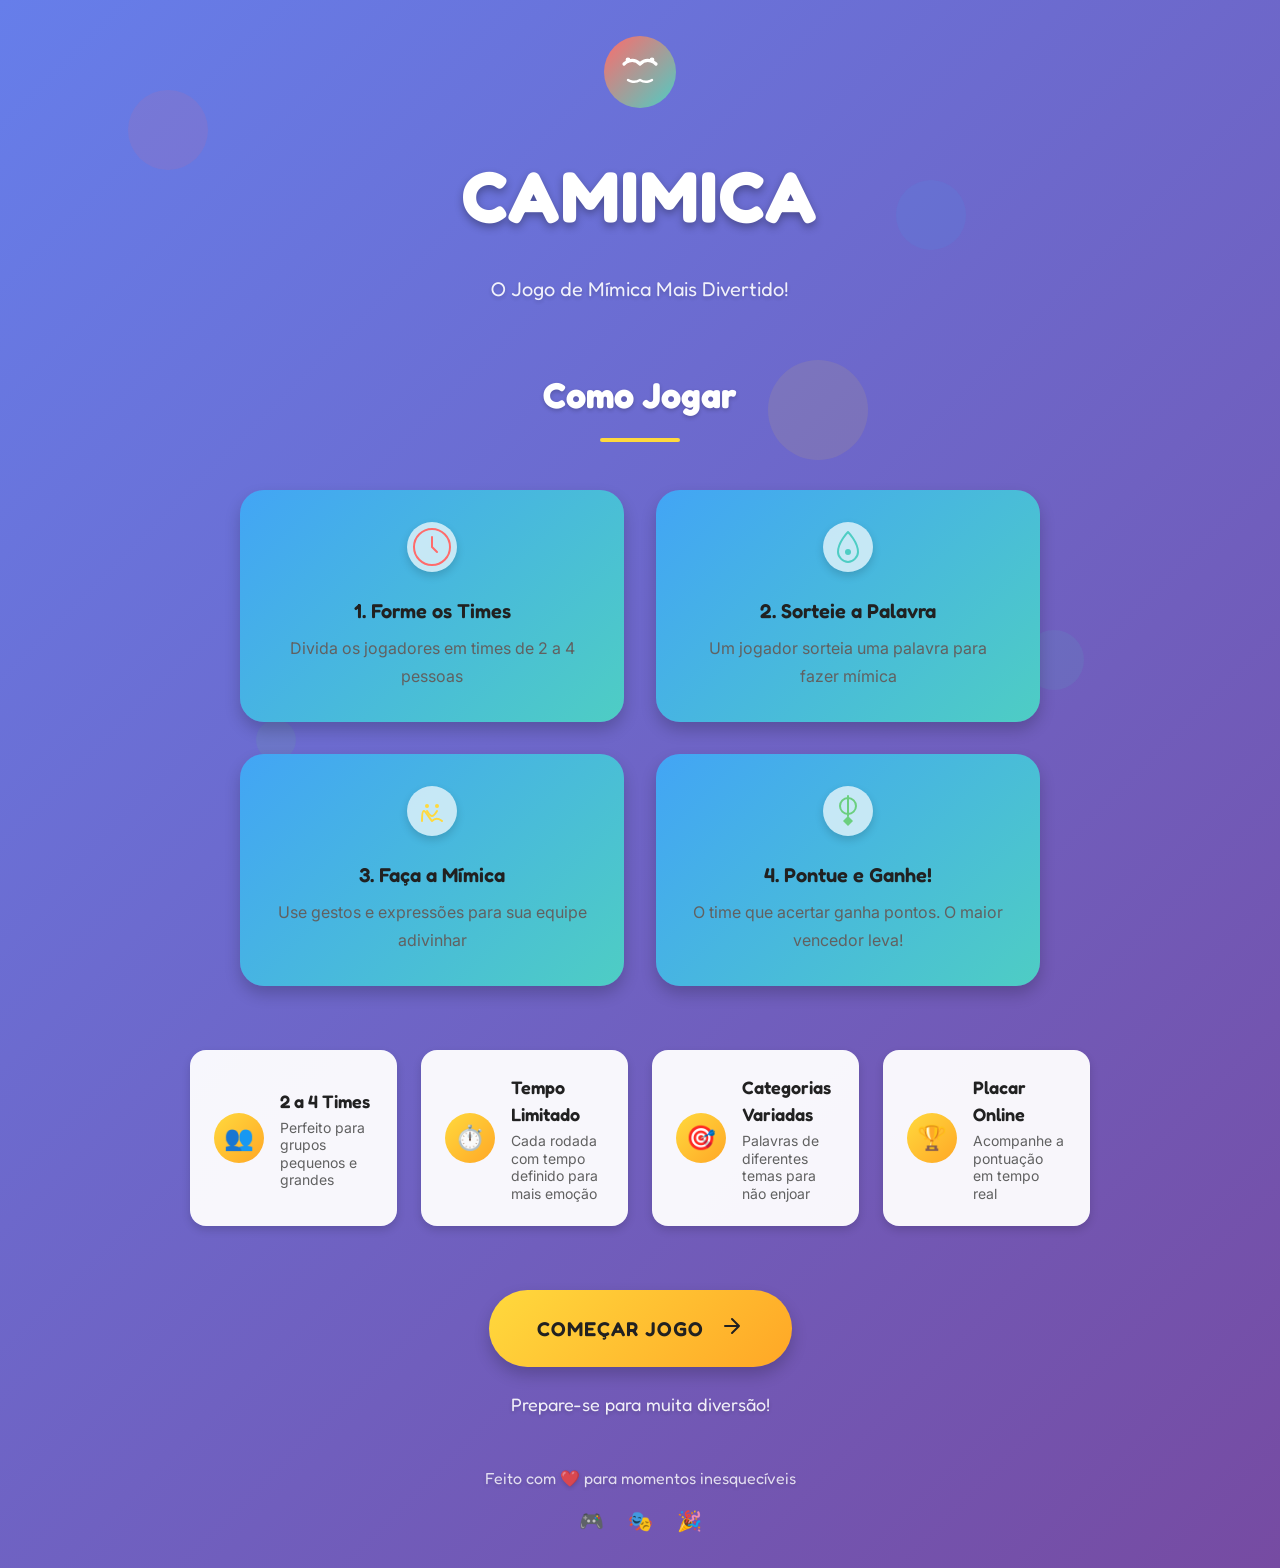
==== index.html @ 04ce413a "first commit" ====
<!DOCTYPE html>
<html lang="pt-BR">
<head>
    <meta charset="UTF-8">
    <meta name="viewport" content="width=device-width, initial-scale=1.0">
    <meta name="description" content="CAMIMICA - Jogo de Mímica Divertido">
    <meta name="keywords" content="jogo, mimica, diversão, times, competição">
    <meta name="author" content="CAMIMICA">
    
    <!-- Open Graph Meta Tags -->
    <meta property="og:title" content="CAMIMICA - Jogo de Mímica">
    <meta property="og:description" content="O jogo de mímica mais divertido para jogar com amigos!">
    <meta property="og:type" content="website">
    
    <!-- Favicon -->
    <link rel="icon" type="image/svg+xml" href="assets/icons/favicon.svg">
    
    <!-- CSS -->
    <link rel="stylesheet" href="css/style.css">
    
    <!-- Google Fonts -->
    <link rel="preconnect" href="https://fonts.googleapis.com">
    <link rel="preconnect" href="https://fonts.gstatic.com" crossorigin>
    <link href="https://fonts.googleapis.com/css2?family=Fredoka:wght@300;400;500;600;700&family=Inter:wght@400;500;600;700&display=swap" rel="stylesheet">
    
    <title>CAMIMICA - Jogo de Mímica</title>
</head>
<body>
    <!-- Background Animation -->
    <div class="background-animation">
        <div class="floating-element floating-element--1"></div>
        <div class="floating-element floating-element--2"></div>
        <div class="floating-element floating-element--3"></div>
        <div class="floating-element floating-element--4"></div>
        <div class="floating-element floating-element--5"></div>
    </div>

    <!-- Main Container -->
    <main class="main-container">
        <!-- Game Logo -->
        <header class="game-header">
            <div class="game-logo">
                <div class="logo-icon">
                    <svg width="80" height="80" viewBox="0 0 100 100" fill="none" xmlns="http://www.w3.org/2000/svg">
                        <circle cx="50" cy="50" r="45" fill="url(#gradient1)"/>
                        <path d="M30 40C30 40 40 30 50 40C60 30 70 40 70 40" stroke="white" stroke-width="4" stroke-linecap="round" stroke-linejoin="round"/>
                        <circle cx="35" cy="35" r="3" fill="white"/>
                        <circle cx="65" cy="35" r="3" fill="white"/>
                        <path d="M35 60C35 60 42 65 50 60C58 65 65 60 65 60" stroke="white" stroke-width="3" stroke-linecap="round" stroke-linejoin="round"/>
                        <defs>
                            <linearGradient id="gradient1" x1="0%" y1="0%" x2="100%" y2="100%">
                                <stop offset="0%" style="stop-color:#FF6B6B"/>
                                <stop offset="100%" style="stop-color:#4ECDC4"/>
                            </linearGradient>
                        </defs>
                    </svg>
                </div>
                <h1 class="game-title">CAMIMICA</h1>
                <p class="game-subtitle">O Jogo de Mímica Mais Divertido!</p>
            </div>
        </header>

        <!-- How to Play Section -->
        <section class="how-to-play">
            <div class="section-header">
                <h2 class="section-title">Como Jogar</h2>
                <div class="title-underline"></div>
            </div>
            
            <div class="instructions-grid">
                <div class="instruction-card">
                    <div class="instruction-icon">
                        <svg width="40" height="40" viewBox="0 0 40 40" fill="none" xmlns="http://www.w3.org/2000/svg">
                            <circle cx="20" cy="20" r="18" stroke="var(--primary-color)" stroke-width="2"/>
                            <path d="M20 10V20L25 25" stroke="var(--primary-color)" stroke-width="2" stroke-linecap="round" stroke-linejoin="round"/>
                        </svg>
                    </div>
                    <h3>1. Forme os Times</h3>
                    <p>Divida os jogadores em times de 2 a 4 pessoas</p>
                </div>
                
                <div class="instruction-card">
                    <div class="instruction-icon">
                        <svg width="40" height="40" viewBox="0 0 40 40" fill="none" xmlns="http://www.w3.org/2000/svg">
                            <path d="M20 5C20 5 10 15 10 25C10 30 15 35 20 35C25 35 30 30 30 25C30 15 20 5 20 5Z" stroke="var(--secondary-color)" stroke-width="2" stroke-linecap="round" stroke-linejoin="round"/>
                            <circle cx="20" cy="25" r="3" fill="var(--secondary-color)"/>
                        </svg>
                    </div>
                    <h3>2. Sorteie a Palavra</h3>
                    <p>Um jogador sorteia uma palavra para fazer mímica</p>
                </div>
                
                <div class="instruction-card">
                    <div class="instruction-icon">
                        <svg width="40" height="40" viewBox="0 0 40 40" fill="none" xmlns="http://www.w3.org/2000/svg">
                            <path d="M15 20C15 20 18 25 20 25C22 25 25 20 25 20" stroke="var(--accent-color)" stroke-width="2" stroke-linecap="round" stroke-linejoin="round"/>
                            <circle cx="15" cy="15" r="2" fill="var(--accent-color)"/>
                            <circle cx="25" cy="15" r="2" fill="var(--accent-color)"/>
                            <path d="M10 30C10 10 15 25 20 30C25 25 30 30 30 30" stroke="var(--accent-color)" stroke-width="2" stroke-linecap="round" stroke-linejoin="round"/>
                        </svg>
                    </div>
                    <h3>3. Faça a Mímica</h3>
                    <p>Use gestos e expressões para sua equipe adivinhar</p>
                </div>
                
                <div class="instruction-card">
                    <div class="instruction-icon">
                        <svg width="40" height="40" viewBox="0 0 40 40" fill="none" xmlns="http://www.w3.org/2000/svg">
                            <path d="M20 35L25 30L20 25L15 30L20 35Z" fill="var(--success-color)"/>
                            <path d="M20 5V25" stroke="var(--success-color)" stroke-width="2" stroke-linecap="round"/>
                            <circle cx="20" cy="15" r="8" stroke="var(--success-color)" stroke-width="2" stroke-linecap="round" stroke-linejoin="round"/>
                        </svg>
                    </div>
                    <h3>4. Pontue e Ganhe!</h3>
                    <p>O time que acertar ganha pontos. O maior vencedor leva!</p>
                </div>
            </div>
        </section>

        <!-- Game Features -->
        <section class="game-features">
            <div class="features-container">
                <div class="feature-item">
                    <div class="feature-icon">👥</div>
                    <div class="feature-text">
                        <h4>2 a 4 Times</h4>
                        <p>Perfeito para grupos pequenos e grandes</p>
                    </div>
                </div>
                
                <div class="feature-item">
                    <div class="feature-icon">⏱️</div>
                    <div class="feature-text">
                        <h4>Tempo Limitado</h4>
                        <p>Cada rodada com tempo definido para mais emoção</p>
                    </div>
                </div>
                
                <div class="feature-item">
                    <div class="feature-icon">🎯</div>
                    <div class="feature-text">
                        <h4>Categorias Variadas</h4>
                        <p>Palavras de diferentes temas para não enjoar</p>
                    </div>
                </div>
                
                <div class="feature-item">
                    <div class="feature-icon">🏆</div>
                    <div class="feature-text">
                        <h4>Placar Online</h4>
                        <p>Acompanhe a pontuação em tempo real</p>
                    </div>
                </div>
            </div>
        </section>

        <!-- Start Button -->
        <section class="start-section">
            <button class="start-button" id="startButton" onclick="goToConfig()">
                <span class="button-text">Começar Jogo</span>
                <span class="button-icon">
                    <svg width="24" height="24" viewBox="0 0 24 24" fill="none" xmlns="http://www.w3.org/2000/svg">
                        <path d="M5 12L19 12M19 12L12 5M19 12L12 19" stroke="currentColor" stroke-width="2" stroke-linecap="round" stroke-linejoin="round"/>
                    </svg>
                </span>
            </button>
            
            <p class="start-subtitle">Prepare-se para muita diversão!</p>
        </section>

        <!-- Footer -->
        <footer class="game-footer">
            <p>Feito com ❤️ para momentos inesquecíveis</p>
            <div class="footer-icons">
                <span>🎮</span>
                <span>🎭</span>
                <span>🎉</span>
            </div>
        </footer>
    </main>

    <!-- JavaScript -->
    <script src="js/main.js"></script>
</body>
</html>
---- css/style.css ----
/* ===== CSS VARIABLES ===== */
:root {
  /* Game Colors */
  --primary-color: #FF6B6B;
  --primary-dark: #FF5252;
  --primary-light: #FF8787;
  --secondary-color: #4ECDC4;
  --secondary-dark: #3DBBB3;
  --secondary-light: #5EDDD5;
  --accent-color: #FFD93D;
  --accent-dark: #FFC107;
  --accent-light: #FFE66D;
  --success-color: #6BCF7F;
  --warning-color: #FFA726;
  --error-color: #FF5252;
  --info-color: #42A5F5;
  
  /* Neutral Colors */
  --white: #FFFFFF;
  --gray-50: #FAFAFA;
  --gray-100: #F5F5F5;
  --gray-200: #EEEEEE;
  --gray-300: #E0E0E0;
  --gray-400: #BDBDBD;
  --gray-500: #9E9E9E;
  --gray-600: #757575;
  --gray-700: #616161;
  --gray-800: #424242;
  --gray-900: #212121;
  
  /* Background Colors */
  --background: linear-gradient(135deg, #667eea 0%, #764ba2 100%);
  --background-light: var(--gray-50);
  --background-dark: var(--gray-900);
  --surface: rgba(255, 255, 255, 0.95);
  --surface-light: rgba(255, 255, 255, 0.8);
  
  /* Text Colors */
  --text-primary: var(--gray-900);
  --text-secondary: var(--gray-700);
  --text-muted: var(--gray-600);
  --text-light: var(--gray-500);
  --text-white: var(--white);
  
  /* Border Colors */
  --border-color: var(--gray-300);
  --border-light: var(--gray-200);
  --border-dark: var(--gray-400);
  
  /* Typography */
  --font-family-primary: 'Fredoka', cursive;
  --font-family-secondary: 'Inter', sans-serif;
  --font-size-xs: 0.75rem;    /* 12px */
  --font-size-sm: 0.875rem;   /* 14px */
  --font-size-base: 1rem;     /* 16px */
  --font-size-lg: 1.125rem;   /* 18px */
  --font-size-xl: 1.25rem;    /* 20px */
  --font-size-2xl: 1.5rem;    /* 24px */
  --font-size-3xl: 1.875rem;  /* 30px */
  --font-size-4xl: 2.25rem;   /* 36px */
  --font-size-5xl: 3rem;      /* 48px */
  --font-size-6xl: 3.75rem;   /* 60px */
  --font-size-7xl: 4.5rem;    /* 72px */
  
  /* Font Weights */
  --font-weight-light: 300;
  --font-weight-normal: 400;
  --font-weight-medium: 500;
  --font-weight-semibold: 600;
  --font-weight-bold: 700;
  
  /* Line Heights */
  --line-height-tight: 1.25;
  --line-height-normal: 1.5;
  --line-height-relaxed: 1.75;
  
  /* Spacing */
  --spacing-xs: 0.25rem;   /* 4px */
  --spacing-sm: 0.5rem;    /* 8px */
  --spacing-md: 1rem;      /* 16px */
  --spacing-lg: 1.5rem;    /* 24px */
  --spacing-xl: 2rem;      /* 32px */
  --spacing-2xl: 3rem;     /* 48px */
  --spacing-3xl: 4rem;     /* 64px */
  --spacing-4xl: 6rem;     /* 96px */
  --spacing-5xl: 8rem;     /* 128px */
  
  /* Border Radius */
  --radius-sm: 0.5rem;     /* 8px */
  --radius-md: 0.75rem;    /* 12px */
  --radius-lg: 1rem;       /* 16px */
  --radius-xl: 1.5rem;     /* 24px */
  --radius-2xl: 2rem;      /* 32px */
  --radius-full: 9999px;
  
  /* Shadows */
  --shadow-sm: 0 2px 4px rgba(0, 0, 0, 0.1);
  --shadow-md: 0 4px 8px rgba(0, 0, 0, 0.15);
  --shadow-lg: 0 8px 16px rgba(0, 0, 0, 0.2);
  --shadow-xl: 0 16px 32px rgba(0, 0, 0, 0.25);
  --shadow-2xl: 0 24px 48px rgba(0, 0, 0, 0.3);
  --shadow-game: 0 8px 32px rgba(255, 107, 107, 0.3);
  
  /* Transitions */
  --transition-fast: 150ms ease;
  --transition-normal: 250ms ease;
  --transition-slow: 350ms ease;
  --transition-bounce: 0.6s cubic-bezier(0.68, -0.55, 0.265, 1.55);
  
  /* Z-index */
  --z-dropdown: 1000;
  --z-sticky: 1020;
  --z-fixed: 1030;
  --z-content: 2;
  --z-modal-backdrop: 1040;
  --z-modal: 1050;
  --z-popover: 1060;
  --z-tooltip: 1070;
  --z-toast: 1080;
}

/* ===== RESET & BASE ===== */
*,
*::before,
*::after {
  box-sizing: border-box;
  margin: 0;
  padding: 0;
}

html {
  font-size: 16px;
  scroll-behavior: smooth;
}

body {
  font-family: var(--font-family-secondary);
  font-size: var(--font-size-base);
  font-weight: var(--font-weight-normal);
  line-height: var(--line-height-normal);
  color: var(--text-primary);
  background: var(--background);
  min-height: 100vh;
  overflow-x: hidden;
  -webkit-font-smoothing: antialiased;
  -moz-osx-font-smoothing: grayscale;
}

img {
  max-width: 100%;
  height: auto;
  display: block;
}

a {
  color: var(--primary-color);
  text-decoration: none;
  transition: color var(--transition-fast);
}

a:hover {
  color: var(--primary-dark);
}

button {
  border: none;
  background: none;
  font-family: inherit;
  cursor: pointer;
  transition: all var(--transition-fast);
}

ul, ol {
  list-style: none;
}

/* ===== BACKGROUND ANIMATION ===== */
.background-animation {
  position: fixed;
  top: 0;
  left: 0;
  width: 100%;
  height: 100%;
  pointer-events: none;
  z-index: -1;
  overflow: hidden;
}

.floating-element {
  position: absolute;
  border-radius: var(--radius-full);
  opacity: 0.1;
  animation: float 6s ease-in-out infinite;
}

.floating-element--1 {
  width: 80px;
  height: 80px;
  background: var(--primary-color);
  top: 10%;
  left: 10%;
  animation-delay: 0s;
}

.floating-element--2 {
  width: 60px;
  height: 60px;
  background: var(--secondary-color);
  top: 70%;
  left: 80%;
  animation-delay: 1s;
}

.floating-element--3 {
  width: 100px;
  height: 100px;
  background: var(--accent-color);
  top: 40%;
  left: 60%;
  animation-delay: 2s;
}

.floating-element--4 {
  width: 40px;
  height: 40px;
  background: var(--success-color);
  top: 80%;
  left: 20%;
  animation-delay: 3s;
}

.floating-element--5 {
  width: 70px;
  height: 70px;
  background: var(--info-color);
  top: 20%;
  left: 70%;
  animation-delay: 4s;
}

@keyframes float {
  0%, 100% {
    transform: translateY(0px) rotate(0deg);
  }
  50% {
    transform: translateY(-20px) rotate(180deg);
  }
}

/* ===== MAIN CONTAINER ===== */
.main-container {
  max-width: 1200px;
  margin: 0 auto;
  padding: var(--spacing-xl) var(--spacing-md);
  min-height: 100vh;
  display: flex;
  flex-direction: column;
  justify-content: center;
  align-items: center;
  position: relative;
  z-index: 1;
}

/* ===== GAME HEADER ===== */
.game-header {
  text-align: center;
  margin-bottom: var(--spacing-3xl);
  animation: slideDown 0.8s ease-out;
}

.game-logo {
  display: flex;
  flex-direction: column;
  align-items: center;
  gap: var(--spacing-lg);
}

.logo-icon {
  animation: bounce 2s ease-in-out infinite;
}

.game-title {
  font-family: var(--font-family-primary);
  font-size: var(--font-size-7xl);
  font-weight: var(--font-weight-bold);
  color: var(--text-white);
  text-shadow: 0 4px 8px rgba(0, 0, 0, 0.3);
  margin: 0;
  letter-spacing: 2px;
}

.game-subtitle {
  font-family: var(--font-family-primary);
  font-size: var(--font-size-xl);
  color: var(--text-white);
  opacity: 0.9;
  margin: 0;
  text-shadow: 0 2px 4px rgba(0, 0, 0, 0.2);
}

/* ===== HOW TO PLAY ===== */
.how-to-play {
  width: 100%;
  max-width: 800px;
  margin-bottom: var(--spacing-3xl);
  animation: fadeInUp 0.8s ease-out 0.2s both;
}

.section-header {
  text-align: center;
  margin-bottom: var(--spacing-2xl);
}

.section-title {
  font-family: var(--font-family-primary);
  font-size: var(--font-size-4xl);
  font-weight: var(--font-weight-bold);
  color: var(--text-white);
  margin-bottom: var(--spacing-md);
  text-shadow: 0 2px 4px rgba(0, 0, 0, 0.2);
}

.title-underline {
  width: 80px;
  height: 4px;
  background: var(--accent-color);
  margin: 0 auto;
  border-radius: var(--radius-full);
}

.instructions-grid {
  display: grid;
  grid-template-columns: repeat(auto-fit, minmax(280px, 1fr));
  gap: var(--spacing-xl);
}

.instruction-card {
  background: var(--surface);
  padding: var(--spacing-xl);
  border-radius: var(--radius-xl);
  text-align: center;
  box-shadow: var(--shadow-game);
  transition: all var(--transition-normal);
  backdrop-filter: blur(10px);
}

.instruction-card:hover {
  transform: translateY(-8px) scale(1.02);
  box-shadow: var(--shadow-xl);
}

.instruction-icon {
  width: 60px;
  height: 60px;
  margin: 0 auto var(--spacing-lg);
  background: linear-gradient(135deg, var(--primary-color), var(--secondary-color));
  border-radius: var(--radius-full);
  display: flex;
  align-items: center;
  justify-content: center;
  color: var(--text-white);
  box-shadow: var(--shadow-md);
}

.instruction-card h3 {
  font-family: var(--font-family-primary);
  font-size: var(--font-size-xl);
  font-weight: var(--font-weight-semibold);
  color: var(--text-primary);
  margin-bottom: var(--spacing-sm);
}

.instruction-card p {
  color: var(--text-secondary);
  line-height: var(--line-height-relaxed);
  margin: 0;
}

/* ===== GAME FEATURES ===== */
.game-features {
  width: 100%;
  max-width: 900px;
  margin-bottom: var(--spacing-3xl);
  animation: fadeInUp 0.8s ease-out 0.4s both;
}

.features-container {
  display: grid;
  grid-template-columns: repeat(auto-fit, minmax(200px, 1fr));
  gap: var(--spacing-lg);
}

.feature-item {
  background: var(--surface);
  padding: var(--spacing-lg);
  border-radius: var(--radius-lg);
  display: flex;
  align-items: center;
  gap: var(--spacing-md);
  box-shadow: var(--shadow-md);
  backdrop-filter: blur(10px);
  transition: all var(--transition-normal);
}

.feature-item:hover {
  transform: translateY(-4px);
  box-shadow: var(--shadow-lg);
}

.feature-icon {
  font-size: var(--font-size-2xl);
  width: 50px;
  height: 50px;
  display: flex;
  align-items: center;
  justify-content: center;
  background: linear-gradient(135deg, var(--accent-color), var(--warning-color));
  border-radius: var(--radius-full);
  flex-shrink: 0;
}

.feature-text h4 {
  font-family: var(--font-family-primary);
  font-size: var(--font-size-lg);
  font-weight: var(--font-weight-semibold);
  color: var(--text-primary);
  margin-bottom: var(--spacing-xs);
}

.feature-text p {
  color: var(--text-secondary);
  font-size: var(--font-size-sm);
  margin: 0;
  line-height: var(--line-height-tight);
}

/* ===== START SECTION ===== */
.start-section {
  text-align: center;
  animation: fadeInUp 0.8s ease-out 0.6s both;
}

.start-button {
  display: inline-flex;
  align-items: center;
  gap: var(--spacing-md);
  padding: var(--spacing-lg) var(--spacing-2xl);
  font-family: var(--font-family-primary);
  font-size: var(--font-size-xl);
  font-weight: var(--font-weight-semibold);
  color: var(--text-primary);
  background: linear-gradient(135deg, var(--accent-color), var(--warning-color));
  border: none;
  border-radius: var(--radius-full);
  cursor: pointer;
  transition: all var(--transition-normal);
  box-shadow: var(--shadow-lg);
  text-transform: uppercase;
  letter-spacing: 1px;
}

.start-button:hover {
  transform: translateY(-4px) scale(1.05);
  box-shadow: var(--shadow-xl);
}

.start-button:active {
  transform: translateY(-2px) scale(1.02);
}

.button-icon {
  transition: transform var(--transition-normal);
}

.start-button:hover .button-icon {
  transform: translateX(4px);
}

.start-subtitle {
  font-family: var(--font-family-primary);
  font-size: var(--font-size-lg);
  color: var(--text-white);
  margin-top: var(--spacing-lg);
  opacity: 0.9;
  text-shadow: 0 2px 4px rgba(0, 0, 0, 0.2);
}

/* ===== GAME FOOTER ===== */
.game-footer {
  text-align: center;
  margin-top: auto;
  padding-top: var(--spacing-2xl);
  animation: fadeIn 0.8s ease-out 0.8s both;
}

.game-footer p {
  font-family: var(--font-family-primary);
  color: var(--text-white);
  opacity: 0.8;
  margin-bottom: var(--spacing-md);
  text-shadow: 0 2px 4px rgba(0, 0, 0, 0.2);
}

.footer-icons {
  display: flex;
  justify-content: center;
  gap: var(--spacing-lg);
  font-size: var(--font-size-xl);
}

/* ===== CONFIG PAGES ===== */
.config-header {
  position: fixed;
  top: 0;
  left: 0;
  right: 0;
  background: var(--surface);
  backdrop-filter: blur(10px);
  box-shadow: var(--shadow-md);
  z-index: var(--z-fixed);
  padding: var(--spacing-lg) var(--spacing-md);
}

.back-button {
  display: flex;
  align-items: center;
  gap: var(--spacing-sm);
  padding: var(--spacing-sm) var(--spacing-md);
  background: var(--gray-100);
  border: none;
  border-radius: var(--radius-md);
  color: var(--text-secondary);
  font-family: var(--font-family-secondary);
  font-weight: var(--font-weight-medium);
  cursor: pointer;
  transition: all var(--transition-fast);
  margin-bottom: var(--spacing-lg);
}

.back-button:hover {
  background: var(--gray-200);
  color: var(--text-primary);
}

.header-content {
  text-align: center;
  padding-top: 100px;
}

.logo-small {
  display: flex;
  justify-content: center;
  margin-bottom: var(--spacing-md);
}

.page-title {
  font-family: var(--font-family-primary);
  font-size: var(--font-size-3xl);
  font-weight: var(--font-weight-bold);
  color: var(--text-primary);
  margin-bottom: var(--spacing-sm);
}

.page-subtitle {
  font-family: var(--font-family-secondary);
  color: var(--text-secondary);
  margin: 0;
}

.config-main,
.names-main {
  max-width: 800px;
  margin: 0 auto;
  padding: 300px var(--spacing-md) var(--spacing-xl);
  position: relative;
  z-index: var(--z-content);
}

/* ===== CONFIG SECTIONS ===== */
.config-section {
  background: var(--surface);
  padding: var(--spacing-2xl);
  border-radius: var(--radius-xl);
  box-shadow: var(--shadow-lg);
  margin-bottom: var(--spacing-xl);
  backdrop-filter: blur(10px);
}

.config-section .section-header {
  display: flex;
  align-items: center;
  gap: var(--spacing-lg);
  margin-bottom: var(--spacing-xl);
  text-align: left;
}

.config-section .section-icon {
  width: 60px;
  height: 60px;
  background: linear-gradient(100deg, rgb(134, 184, 134), rgb(216, 168, 168));
  border-radius: var(--radius-lg);
  display: flex;
  align-items: center;
  justify-content: center;
  color: var(--text-white);
  flex-shrink: 0;
}

.config-section .section-title {
  font-family: var(--font-family-primary);
  font-size: var(--font-size-2xl);
  font-weight: var(--font-weight-semibold);
  color: var(--text-primary);
  margin-bottom: var(--spacing-xs);
}

.config-section .section-description {
  color: var(--text-secondary);
  margin: 0;
}

/* ===== CONFIG OPTIONS ===== */
.config-options {
  display: flex;
  flex-direction: column;
  gap: var(--spacing-xl);
}

.config-option {
  display: flex;
  flex-direction: column;
  gap: var(--spacing-md);
}

.config-label {
  display: flex;
  justify-content: space-between;
  align-items: center;
  font-family: var(--font-family-primary);
  font-size: var(--font-size-lg);
  font-weight: var(--font-weight-medium);
  color: var(--text-primary);
}

.label-text {
  color: var(--text-primary);
}

.label-value {
  color: var(--primary-color);
  font-weight: var(--font-weight-semibold);
}

/* ===== POINTS CONFIG ===== */
.points-config {
  display: flex;
  flex-direction: column;
  gap: var(--spacing-md);
}

.points-type-selector {
  display: flex;
  gap: var(--spacing-lg);
  margin-bottom: var(--spacing-md);
}

.radio-option {
  display: flex;
  align-items: center;
  gap: var(--spacing-sm);
  cursor: pointer;
  transition: all var(--transition-fast);
}

.radio-option input[type="radio"] {
  margin: 0;
  cursor: pointer;
}

.radio-label {
  font-family: var(--font-family-primary);
  font-size: var(--font-size-base);
  font-weight: var(--font-weight-medium);
  color: var(--text-secondary);
  transition: color var(--transition-fast);
}

.radio-option:hover .radio-label {
  color: var(--primary-color);
}

.radio-option input[type="radio"]:checked + .radio-label {
  color: var(--primary-color);
  font-weight: var(--font-weight-semibold);
}

.points-input-group {
  display: flex;
  justify-content: center;
}

.points-input-group.hidden {
  display: none;
}

/* ===== RANGE SELECTOR ===== */
.range-selector {
  display: flex;
  justify-content: center;
  align-items: center;
}

.range-display {
  display: flex;
  align-items: center;
  gap: var(--spacing-sm);
  font-family: var(--font-family-primary);
  font-size: var(--font-size-base);
  color: var(--text-secondary);
}

.range-inputs {
  display: flex;
  align-items: center;
  gap: var(--spacing-sm);
}

.range-input {
  width: 60px;
  padding: var(--spacing-sm);
  border: 2px solid var(--border-color);
  border-radius: var(--radius-md);
  font-family: var(--font-family-secondary);
  font-size: var(--font-size-base);
  text-align: center;
  background: var(--white);
  transition: all var(--transition-fast);
}

.range-input:focus {
  outline: none;
  border-color: var(--primary-color);
  background: var(--gray-50);
}

.range-separator {
  font-family: var(--font-family-primary);
  color: var(--text-muted);
  font-weight: var(--font-weight-medium);
}

.range-text {
  font-family: var(--font-family-primary);
  font-weight: var(--font-weight-medium);
}

/* ===== UTILITIES ===== */
.hidden {
  display: none !important;
}

/* ===== TIME SELECTOR ===== */
.time-selector {
  display: flex;
  gap: var(--spacing-sm);
  flex-wrap: wrap;
}

.time-button {
  padding: var(--spacing-sm) var(--spacing-lg);
  border: 2px solid var(--border-color);
  border-radius: var(--radius-lg);
  background: var(--white);
  color: var(--text-secondary);
  font-family: var(--font-family-primary);
  font-weight: var(--font-weight-medium);
  cursor: pointer;
  transition: all var(--transition-fast);
}

.time-button:hover {
  border-color: var(--primary-color);
  color: var(--primary-color);
  transform: translateY(-2px);
}

.time-button.active {
  background: var(--primary-color);
  border-color: var(--primary-color);
  color: var(--text-white);
  transform: scale(1.05);
}

/* ===== CATEGORIES GRID ===== */
.categories-grid {
  display: grid;
  grid-template-columns: repeat(auto-fit, minmax(150px, 1fr));
  gap: var(--spacing-md);
}

.category-checkbox {
  display: flex;
  flex-direction: column;
  align-items: center;
  gap: var(--spacing-sm);
  padding: var(--spacing-lg);
  background: var(--white);
  border: 2px solid var(--border-color);
  border-radius: var(--radius-lg);
  cursor: pointer;
  transition: all var(--transition-normal);
  text-align: center;
}

/* .category-checkbox:hover {
  background: var(--secondary-color);
  border-color: var(--secondary-color);
  transform: translateY(-2px);
}

.category-checkbox:hover .category-icon,
.category-checkbox:hover .category-name {
  color: var(--text-white);
} */

.category-checkbox input[type="checkbox"] {
  display: none;
}

.category-checkbox input[type="checkbox"]:checked ~ .category-icon,
.category-checkbox input[type="checkbox"]:checked ~ .category-name {
  /* color: var(--primary-color); */
  color: white;
}

.category-checkbox:has(input:checked) {
  background: var(--primary-color);
  border-color: var(--primary-color);
}

/* .category-checkbox:has(input:checked) .category-icon,
.category-checkbox:has(input:checked) .category-name {
  color: var(--text-white);
} */

.category-icon {
  font-size: var(--font-size-3xl);
  color: var(--primary-color);
  transition: color var(--transition-fast);
}

.category-name {
  font-family: var(--font-family-primary);
  font-size: var(--font-size-base);
  font-weight: var(--font-weight-medium);
  color: var(--text-secondary);
  transition: color var(--transition-fast);
}

/* ===== TEAMS SUMMARY ===== */
.teams-summary {
  display: grid;
  grid-template-columns: repeat(auto-fit, minmax(250px, 1fr));
  gap: var(--spacing-lg);
}

.team-summary-card {
  background: var(--gray-50);
  padding: var(--spacing-lg);
  border-radius: var(--radius-lg);
  border: 2px solid var(--border-light);
}

.team-summary-header {
  display: flex;
  align-items: center;
  gap: var(--spacing-md);
  margin-bottom: var(--spacing-md);
}

.team-summary-header .team-color {
  width: 32px;
  height: 32px;
  border-radius: var(--radius-full);
  display: flex;
  align-items: center;
  justify-content: center;
  color: var(--text-white);
  font-weight: var(--font-weight-bold);
  font-size: var(--font-size-sm);
}

.team-summary-header .team-name {
  font-family: var(--font-family-primary);
  font-size: var(--font-size-lg);
  font-weight: var(--font-weight-semibold);
  color: var(--text-primary);
  margin: 0;
}

.players-list {
  display: flex;
  flex-direction: column;
  gap: var(--spacing-sm);
}

.player-item {
  display: flex;
  align-items: center;
  gap: var(--spacing-sm);
  padding: var(--spacing-sm);
  background: var(--white);
  border-radius: var(--radius-md);
}

.player-number {
  width: 24px;
  height: 24px;
  border-radius: var(--radius-full);
  background: var(--secondary-color);
  color: var(--text-white);
  display: flex;
  align-items: center;
  justify-content: center;
  font-size: var(--font-size-xs);
  font-weight: var(--font-weight-bold);
  flex-shrink: 0;
}

.player-name {
  font-family: var(--font-family-secondary);
  font-size: var(--font-size-sm);
  color: var(--text-primary);
}

/* ===== GAME MAIN ===== */
.game-main {
  max-width: 1200px;
  margin: 0 auto;
  padding: calc(80px + var(--spacing-xl)) var(--spacing-md) var(--spacing-xl);
  min-height: 100vh;
  position: relative;
  z-index: var(--z-content);
}

/* ===== LOADING SCREEN ===== */
.loading-screen {
  position: fixed;
  top: 0;
  left: 0;
  width: 100%;
  height: 100%;
  background: var(--background);
  display: flex;
  align-items: center;
  justify-content: center;
  z-index: var(--z-modal);
}

.loading-content {
  text-align: center;
  color: var(--text-white);
}

.loading-spinner {
  width: 60px;
  height: 60px;
  border: 4px solid rgba(255, 255, 255, 0.3);
  border-top: 4px solid var(--text-white);
  border-radius: var(--radius-full);
  animation: spin 1s linear infinite;
  margin: 0 auto var(--spacing-xl);
}

@keyframes spin {
  0% { transform: rotate(0deg); }
  100% { transform: rotate(360deg); }
}

.loading-title {
  font-family: var(--font-family-primary);
  font-size: var(--font-size-3xl);
  font-weight: var(--font-weight-bold);
  margin-bottom: var(--spacing-md);
}

.loading-text {
  font-family: var(--font-family-secondary);
  font-size: var(--font-size-lg);
  opacity: 0.8;
}

/* ===== GAME CONTAINER ===== */
.game-container {
  display: grid;
  grid-template-columns: 1fr 2fr 1fr;
  grid-template-rows: auto auto;
  gap: var(--spacing-xl);
  align-items: start;
}

/* Posicionamento específico para desktop */
.game-container .current-turn {
  grid-column: 1;
  grid-row: 1 / 3; /* Ocupa duas linhas */
}

.game-container .game-status {
  grid-column: 1;
  grid-row: 2;
}

.game-container .game-area {
  grid-column: 2;
  grid-row: 1 / 3; /* Ocupa duas linhas */
}

.game-container .score-board {
  grid-column: 3;
  grid-row: 1 / 3; /* Ocupa duas linhas */
}

/* Layout responsivo */
@media (max-width: 1024px) {
  .game-container {
    grid-template-columns: 1fr;
    grid-template-rows: auto; /* Reset para mobile */
    gap: var(--spacing-lg);
  }
  
  /* Reset das posições do grid para mobile */
  .game-container .current-turn {
    grid-column: auto;
    grid-row: auto;
    order: 1;
  }
  
  .game-container .game-area {
    grid-column: auto;
    grid-row: auto;
    order: 2;
  }
  
  .game-container .score-board {
    grid-column: auto;
    grid-row: auto;
    order: 3;
  }
  
  .game-container .game-status {
    grid-column: auto;
    grid-row: auto;
    order: 4;
  }
  
  /* Ajustes para mobile */
  .game-main {
    padding: calc(80px + var(--spacing-lg)) var(--spacing-md) var(--spacing-lg);
  }
  
  .current-turn {
    padding: var(--spacing-lg);
  }
  
  .game-area {
    padding: var(--spacing-lg);
  }
  
  .score-board {
    padding: var(--spacing-lg);
  }
  
  .game-status {
    padding: var(--spacing-lg);
  }
  
  .timer-display {
    font-size: var(--font-size-4xl);
  }
  
  .word-text {
    font-size: var(--font-size-3xl);
  }
  
  .action-button {
    padding: var(--spacing-md) var(--spacing-lg);
    font-size: var(--font-size-base);
  }
}

/* ===== SCORE BOARD ===== */
.score-board {
  background: var(--surface);
  padding: var(--spacing-xl);
  border-radius: var(--radius-xl);
  box-shadow: var(--shadow-lg);
  backdrop-filter: blur(10px);
}

.score-title {
  font-family: var(--font-family-primary);
  font-size: var(--font-size-2xl);
  font-weight: var(--font-weight-semibold);
  color: var(--text-primary);
  margin-bottom: var(--spacing-lg);
  text-align: center;
}

.teams-score {
  display: flex;
  flex-direction: column;
  gap: var(--spacing-md);
}

.team-score-card {
  background: var(--gray-50);
  padding: var(--spacing-lg);
  border-radius: var(--radius-lg);
  border: 2px solid var(--gray-600);
  transition: all var(--transition-normal);
}

.team-score-card.current {
  background: linear-gradient(135deg, var(--primary-color), var(--secondary-color));
  color: var(--text-white);
  transform: scale(1.05);
  box-shadow: var(--shadow-lg);
}

.team-score-header {
  display: flex;
  align-items: center;
  gap: var(--spacing-md);
  margin-bottom: var(--spacing-md);
}

.team-score-color {
  width: 32px;
  height: 32px;
  border-radius: var(--radius-full);
  display: flex;
  align-items: center;
  justify-content: center;
  color: var(--text-white);
  font-weight: var(--font-weight-bold);
  font-size: var(--font-size-sm);
}

.team-score-name {
  font-family: var(--font-family-primary);
  font-size: var(--font-size-lg);
  font-weight: var(--font-weight-semibold);
  margin: 0;
}

.team-score-points {
  display: flex;
  flex-direction: column;
  align-items: center;
  gap: var(--spacing-xs);
}

.score-value {
  font-family: var(--font-family-primary);
  font-size: var(--font-size-3xl);
  font-weight: var(--font-weight-bold);
  line-height: 1;
}

.score-label {
  font-family: var(--font-family-secondary);
  font-size: var(--font-size-sm);
  opacity: 0.8;
  text-transform: uppercase;
  letter-spacing: 1px;
}

/* ===== CURRENT TURN ===== */
.current-turn {
  background: var(--surface);
  padding: var(--spacing-xl);
  border-radius: var(--radius-xl);
  box-shadow: var(--shadow-lg);
  backdrop-filter: blur(10px);
}

.turn-title {
  font-family: var(--font-family-primary);
  font-size: var(--font-size-xl);
  font-weight: var(--font-weight-semibold);
  color: var(--text-primary);
  margin-bottom: var(--spacing-lg);
  text-align: center;
}

.current-player {
  display: flex;
  align-items: center;
  gap: var(--spacing-lg);
  padding: var(--spacing-xl);
  background: linear-gradient(135deg, var(--primary-color), var(--secondary-color));
  border-radius: var(--radius-xl);
  color: var(--text-white);
}

.player-avatar {
  width: 60px;
  height: 60px;
  background: rgba(255, 255, 255, 0.2);
  border-radius: var(--radius-full);
  display: flex;
  align-items: center;
  justify-content: center;
  flex-shrink: 0;
}

.player-details {
  text-align: center;
}

.player-name {
  font-family: var(--font-family-primary);
  font-size: var(--font-size-xl);
  font-weight: var(--font-weight-bold);
  margin-bottom: var(--spacing-xs);
}

.player-team {
  font-family: var(--font-family-secondary);
  font-size: var(--font-size-base);
  opacity: 0.9;
}

/* ===== GAME AREA ===== */
.game-area {
  background: var(--surface);
  padding: var(--spacing-xl);
  border-radius: var(--radius-xl);
  box-shadow: var(--shadow-lg);
  backdrop-filter: blur(10px);
  display: flex;
  flex-direction: column;
  gap: var(--spacing-xl);
}

/* ===== TIMER ===== */
.timer-container {
  display: flex;
  flex-direction: column;
  align-items: center;
  gap: var(--spacing-lg);
}

.timer-display {
  display: flex;
  align-items: baseline;
  gap: var(--spacing-sm);
  font-family: var(--font-family-primary);
  font-size: var(--font-size-5xl);
  font-weight: var(--font-weight-bold);
  color: var(--text-primary);
}

.timer-value {
  line-height: 1;
  transition: color var(--transition-fast);
}

.timer-value.warning {
  color: var(--error-color);
  animation: pulse 1s ease-in-out infinite;
}

@keyframes pulse {
  0%, 100% { opacity: 1; }
  50% { opacity: 0.7; }
}

.timer-label {
  font-family: var(--font-family-secondary);
  font-size: var(--font-size-lg);
  color: var(--text-secondary);
  text-transform: uppercase;
  letter-spacing: 1px;
}

.timer-controls {
  display: flex;
  gap: var(--spacing-md);
  background-color: var(--primary-color);
  border-radius: 15%;
}

.timer-button {
  display: flex;
  align-items: center;
  gap: var(--spacing-sm);
  padding: var(--spacing-md) var(--spacing-lg);
  border: none;
  border-radius: var(--radius-lg);
  font-family: var(--font-family-primary);
  font-size: var(--font-size-base);
  font-weight: var(--font-weight-medium);
  cursor: pointer;
  transition: all var(--transition-fast);
  border-radius: 15%;
  color: white;
}

.timer-start {
  background: var(--success-color);
  color: var(--text-white);
}

.timer-start:hover {
  background: #5ab058;
  transform: translateY(-2px);
}

.timer-pause {
  background: var(--warning-color);
  color: var(--text-white);
}

.timer-pause:hover {
  background: #f59e0b;
  transform: translateY(-2px);
}

.timer-stop {
  background: var(--error-color);
  color: var(--text-white);
}

.timer-stop:hover {
  background: #e53935;
  transform: translateY(-2px);
}

/* ===== WORD DISPLAY ===== */
.word-container {
  display: flex;
  flex-direction: column;
  align-items: center;
  gap: var(--spacing-xl);
  flex: 1;
}

.word-display {
  background: linear-gradient(135deg, var(--primary-color), var(--secondary-color));
  padding: var(--spacing-2xl);
  border-radius: var(--radius-xl);
  text-align: center;
  color: var(--text-white);
  /* color: black; */
  box-shadow: var(--shadow-lg);
  min-height: 200px;
  display: flex;
  align-items: center;
  justify-content: center;
  flex: 1;
}

.word-content {
  display: flex;
  flex-direction: column;
  align-items: center;
  gap: var(--spacing-md);
}

.word-text {
  font-family: var(--font-family-primary);
  font-size: var(--font-size-4xl);
  font-weight: var(--font-weight-bold);
  text-align: center;
  line-height: var(--line-height-tight);
}

.word-category {
  font-family: var(--font-family-secondary);
  font-size: var(--font-size-lg);
  opacity: 0.9;
  text-transform: uppercase;
  letter-spacing: 2px;
  background: rgba(255, 255, 255, 0.2);
  padding: var(--spacing-sm) var(--spacing-md);
  border-radius: var(--radius-full);
}

.word-actions {
  display: flex;
  gap: var(--spacing-lg);
  width: 100%;
  justify-content: center;
}

/* ===== ACTION BUTTONS ===== */
/* .action-button {
  display: flex;
  align-items: center;
  gap: var(--spacing-sm);
  padding: var(--spacing-md) var(--spacing-lg);
  border: none;
  border-radius: var(--radius-lg);
  font-family: var(--font-family-primary);
  font-size: var(--font-size-base);
  font-weight: var(--font-weight-medium);
  cursor: pointer;
  transition: all var(--transition-base);
  text-align: center;
  justify-content: center;
  min-height: 44px;
} */

.action-button {
  display: flex;
  flex-direction: column;
  align-items: center;
  gap: var(--spacing-sm);
  padding: var(--spacing-lg);
  background: var(--gray-100);
  border: 2px solid var(--border-color);
  border-radius: var(--radius-lg);
  cursor: pointer;
  transition: all var(--transition-normal);
}

.action-button:hover {
  background: var(--primary-color);
  border-color: var(--primary-color);
  transform: translateY(-2px);
  color: black;
}

.action-button:hover .action-icon,
.action-button:hover .action-text {
  color: var(--text-white);
  /* color: black; */
}

.show-word-button {
  background: var(--secondary-color);
  color: var(--text-white);
  /* color: black; */
}

.show-word-button:hover:not(:disabled) {
  background: var(--primary-hover);
  transform: translateY(-2px);
  box-shadow: var(--shadow-lg);
}

.skip-word-button {
  background: var(--warning-color);
  color: var(--text-white);
  /* color: black; */
}

.skip-word-button:hover:not(:disabled) {
  background: var(--warning-hover);
  transform: translateY(-2px);
  box-shadow: var(--shadow-lg);
}

.skip-word-button:disabled {
  background: var(--gray-300);
  cursor: not-allowed;
  opacity: 0.6;
}

.start-turn-button {
  background: var(--success-color);
  color: var(--text-white);
  /* color: black; */
}

.start-turn-button:hover:not(:disabled) {
  background: var(--success-hover);
  transform: translateY(-2px);
  box-shadow: var(--shadow-lg);
}

/* ===== RESULT BUTTONS ===== */
.result-button {
  display: flex;
  align-items: center;
  gap: var(--spacing-md);
  padding: var(--spacing-lg) var(--spacing-xl);
  border: none;
  border-radius: var(--radius-lg);
  font-family: var(--font-family-primary);
  font-size: var(--font-size-lg);
  font-weight: var(--font-weight-semibold);
  cursor: pointer;
  transition: all var(--transition-base);
  flex: 1;
  justify-content: center;
  min-height: 60px;
}

.hit-result-button {
  background: var(--success-color);
  color: var(--text-white);
}

.hit-result-button:hover {
  color: black;
  background: #e6e6e6;
  transform: translateY(-2px);
  box-shadow: var(--shadow-lg);
}

.miss-result-button {
  background: var(--error-color);
  color: var(--text-white);
}

.miss-result-button:hover {
  color: black;
  background: #e6e6e6;
  transform: translateY(-2px);
  box-shadow: var(--shadow-lg);
}

.result-buttons {
  display: flex;
  gap: var(--spacing-lg);
  margin-top: var(--spacing-xl);
}

/* ===== GAME STATUS ===== */
.game-status {
  background: var(--surface);
  padding: var(--spacing-xl);
  border-radius: var(--radius-xl);
  box-shadow: var(--shadow-lg);
  backdrop-filter: blur(10px);
}

.status-title {
  font-family: var(--font-family-primary);
  font-size: var(--font-size-xl);
  font-weight: var(--font-weight-semibold);
  color: var(--text-primary);
  margin-bottom: var(--spacing-lg);
  text-align: center;
}

.status-details {
  display: flex;
  flex-direction: column;
  gap: var(--spacing-md);
}

.status-item {
  display: flex;
  justify-content: space-between;
  align-items: center;
  padding: var(--spacing-md);
  background: var(--gray-50);
  border-radius: var(--radius-md);
  border: 1px solid var(--border-light);
}

.status-label {
  font-family: var(--font-family-secondary);
  font-size: var(--font-size-base);
  color: var(--text-secondary);
  font-weight: var(--font-weight-medium);
}

.status-value {
  font-family: var(--font-family-primary);
  font-size: var(--font-size-lg);
  font-weight: var(--font-weight-semibold);
  color: var(--primary-color);
}

/* ===== MODAIS ===== */
.result-summary {
  text-align: center;
}

.result-title {
  font-family: var(--font-family-primary);
  font-size: var(--font-size-2xl);
  font-weight: var(--font-weight-bold);
  color: var(--text-primary);
  margin-bottom: var(--spacing-lg);
}

.result-details {
  display: grid;
  grid-template-columns: repeat(2, 1fr);
  gap: var(--spacing-md);
  margin-bottom: var(--spacing-lg);
}

.result-item {
  display: flex;
  justify-content: space-between;
  align-items: center;
  padding: var(--spacing-md);
  background: var(--gray-50);
  border-radius: var(--radius-md);
  border: 1px solid var(--border-light);
}

.result-label {
  font-family: var(--font-family-secondary);
  font-size: var(--font-size-base);
  color: var(--text-secondary);
}

.result-value {
  font-family: var(--font-family-primary);
  font-size: var(--font-size-lg);
  font-weight: var(--font-weight-semibold);
  color: var(--primary-color);
}

/* ===== WINNER ===== */
.winner-announcement {
  text-align: center;
  margin-bottom: var(--spacing-2xl);
}

.winner-trophy {
  font-size: var(--font-size-6xl);
  margin-bottom: var(--spacing-lg);
  animation: bounce 2s ease-in-out infinite;
}

.winner-title {
  font-family: var(--font-family-primary);
  font-size: var(--font-size-4xl);
  font-weight: var(--font-weight-bold);
  color: var(--primary-color);
  margin-bottom: var(--spacing-md);
}

.winner-subtitle {
  font-family: var(--font-family-secondary);
  font-size: var(--font-size-xl);
  color: var(--text-secondary);
  margin-bottom: var(--spacing-2xl);
}

.final-scores {
  background: var(--gray-50);
  padding: var(--spacing-xl);
  border-radius: var(--radius-lg);
  border: 2px solid var(--border-light);
}

.final-scores-title {
  font-family: var(--font-family-primary);
  font-size: var(--font-size-xl);
  font-weight: var(--font-weight-semibold);
  color: var(--text-primary);
  margin-bottom: var(--spacing-lg);
  text-align: center;
}

.final-score-item {
  display: flex;
  align-items: center;
  gap: var(--spacing-md);
  padding: var(--spacing-md);
  margin-bottom: var(--spacing-md);
  background: var(--white);
  border-radius: var(--radius-md);
  border: 1px solid var(--border-light);
}

.final-team-color {
  width: 32px;
  height: 32px;
  border-radius: var(--radius-full);
  display: flex;
  align-items: center;
  justify-content: center;
  color: var(--text-white);
  font-weight: var(--font-weight-bold);
  font-size: var(--font-size-sm);
  flex-shrink: 0;
}

.final-team-info {
  display: flex;
  flex-direction: column;
  gap: var(--spacing-xs);
}

.final-team-name {
  font-family: var(--font-family-primary);
  font-size: var(--font-size-lg);
  font-weight: var(--font-weight-semibold);
  color: var(--text-primary);
}

.final-team-score {
  font-family: var(--font-family-primary);
  font-size: var(--font-size-xl);
  font-weight: var(--font-weight-bold);
  color: var(--success-color);
}

/* ===== NUMBER SELECTOR ===== */
.selector-container {
  display: flex;
  flex-direction: column;
  align-items: center;
  gap: var(--spacing-lg);
}

.number-selector {
  display: flex;
  align-items: center;
  justify-content: center;
  gap: 50px;
  background: var(--gray-100);
  padding: 10px;
  border-radius: var(--radius-full);
  box-shadow: inset 0 2px 4px rgba(0, 0, 0, 0.1);
}

.selector-button {
  width: 48px;
  height: 48px;
  border-radius: var(--radius-full);
  background: var(--white);
  border: 2px solid var(--border-color);
  color: var(--text-secondary);
  display: flex;
  align-items: center;
  justify-content: center;
  cursor: pointer;
  transition: all var(--transition-fast);
}

.selector-button:hover {
  background: var(--primary-color);
  color: var(--text-white);
  border-color: var(--primary-color);
  transform: scale(1.1);
}

.selector-button:active {
  transform: scale(0.95);
}

.selector-display {
  display: flex;
  flex-direction: column;
  align-items: center;
  min-width: 80px;
}

.number-value {
  font-family: var(--font-family-primary);
  font-size: var(--font-size-4xl);
  font-weight: var(--font-weight-bold);
  color: var(--text-primary);
  line-height: 1;
}

.number-label {
  font-family: var(--font-family-secondary);
  font-size: var(--font-size-sm);
  color: var(--text-secondary);
  text-transform: uppercase;
  letter-spacing: 1px;
}

/* ===== PREVIEWS ===== */
.team-preview,
.players-preview {
  display: flex;
  gap: var(--spacing-sm);
  justify-content: center;
}

.preview-dot {
  width: 40px;
  height: 40px;
  border-radius: var(--radius-full);
  background: var(--gray-300);
  display: flex;
  align-items: center;
  justify-content: center;
  font-size: var(--font-size-lg);
  opacity: 0.5;
  transition: all var(--transition-fast);
}

.preview-dot.active {
  background: var(--secondary-color);
  opacity: 1;
  transform: scale(1.2);
}

.player-icon {
  width: 40px;
  height: 40px;
  border-radius: var(--radius-full);
  background: var(--gray-200);
  display: flex;
  align-items: center;
  justify-content: center;
  font-size: var(--font-size-lg);
  opacity: 0.5;
  transition: all var(--transition-fast);
}

.player-icon.active {
  background: var(--secondary-color);
  opacity: 1;
  transform: scale(1.1);
}

/* ===== SUMMARY SECTION ===== */
.summary-section {
  margin-bottom: var(--spacing-xl);
}

.summary-card {
  background: linear-gradient(135deg, var(--primary-color), var(--secondary-color));
  padding: var(--spacing-xl);
  border-radius: var(--radius-xl);
  color: var(--text-white);
  box-shadow: var(--shadow-lg);
}

.summary-card h3 {
  font-family: var(--font-family-primary);
  font-size: var(--font-size-xl);
  font-weight: var(--font-weight-semibold);
  margin-bottom: var(--spacing-lg);
}

.summary-content {
  display: flex;
  flex-direction: column;
  gap: var(--spacing-md);
}

.summary-item {
  display: flex;
  align-items: center;
  gap: var(--spacing-md);
}

.summary-icon {
  font-size: var(--font-size-xl);
  width: 40px;
  height: 40px;
  background: rgba(255, 255, 255, 0.2);
  border-radius: var(--radius-full);
  display: flex;
  align-items: center;
  justify-content: center;
}

.summary-text {
  font-family: var(--font-family-secondary);
  font-size: var(--font-size-base);
}

.summary-text strong {
  font-weight: var(--font-weight-semibold);
}

/* ===== ACTION SECTION ===== */
.action-section {
  display: flex;
  gap: var(--spacing-lg);
  justify-content: center;
  flex-wrap: wrap;
}

.primary-button,
.secondary-button {
  display: inline-flex;
  align-items: center;
  gap: var(--spacing-sm);
  padding: var(--spacing-lg) var(--spacing-xl);
  font-family: var(--font-family-primary);
  font-size: var(--font-size-lg);
  font-weight: var(--font-weight-semibold);
  border-radius: var(--radius-lg);
  cursor: pointer;
  transition: all var(--transition-normal);
  text-transform: uppercase;
  letter-spacing: 1px;
  box-shadow: var(--shadow-md);
}

.primary-button {
  background: linear-gradient(135deg, var(--primary-color), var(--secondary-color));
  color: var(--text-white);
}

.primary-button:hover {
  transform: translateY(-2px);
  box-shadow: var(--shadow-lg);
}

.secondary-button {
  background: var(--gray-200);
  color: var(--text-secondary);
}

.secondary-button:hover {
  background: var(--gray-300);
  color: var(--text-primary);
}

/* ===== NAMES PAGE ===== */
.teams-container {
  display: flex;
  flex-direction: column;
  gap: var(--spacing-xl);
  margin-bottom: var(--spacing-xl);
}

.team-card {
  background: var(--surface);
  padding: var(--spacing-xl);
  border-radius: var(--radius-xl);
  box-shadow: var(--shadow-lg);
  backdrop-filter: blur(10px);
}

.team-header {
  display: flex;
  align-items: center;
  gap: var(--spacing-md);
  margin-bottom: var(--spacing-lg);
}

.team-color {
  width: 40px;
  height: 40px;
  border-radius: var(--radius-full);
  display: flex;
  align-items: center;
  justify-content: center;
  font-weight: var(--font-weight-bold);
  color: var(--text-white);
}

.team-title {
  font-family: var(--font-family-primary);
  font-size: var(--font-size-xl);
  font-weight: var(--font-weight-semibold);
  color: var(--text-primary);
}

.team-name-input {
  flex: 1;
  padding: var(--spacing-md);
  border: 2px solid var(--border-color);
  border-radius: var(--radius-md);
  font-family: var(--font-family-primary);
  font-size: var(--font-size-lg);
  text-align: center;
  background: var(--gray-50);
  transition: all var(--transition-fast);
}

.team-name-input:focus {
  outline: none;
  border-color: var(--primary-color);
  background: var(--white);
}

.players-grid {
  display: grid;
  grid-template-columns: repeat(auto-fit, minmax(200px, 1fr));
  gap: var(--spacing-md);
}

.player-input {
  padding: var(--spacing-sm) var(--spacing-md);
  border: 2px solid var(--border-color);
  border-radius: var(--radius-md);
  font-family: var(--font-family-secondary);
  font-size: var(--font-size-base);
  background: var(--gray-50);
  transition: all var(--transition-fast);
}

.player-input:focus {
  outline: none;
  border-color: var(--secondary-color);
  background: var(--white);
}

.player-input::placeholder {
  color: var(--text-muted);
}

/* ===== QUICK ACTIONS ===== */
.quick-actions {
  background: var(--surface);
  padding: var(--spacing-xl);
  border-radius: var(--radius-xl);
  box-shadow: var(--shadow-lg);
  margin-bottom: var(--spacing-xl);
  backdrop-filter: blur(10px);
}

.quick-actions h3 {
  font-family: var(--font-family-primary);
  font-size: var(--font-size-xl);
  font-weight: var(--font-weight-semibold);
  color: var(--text-primary);
  margin-bottom: var(--spacing-lg);
  text-align: center;
}

.actions-grid {
  display: grid;
  grid-template-columns: repeat(auto-fit, minmax(200px, 1fr));
  gap: var(--spacing-md);
}

.action-icon {
  font-size: var(--font-size-2xl);
  color: var(--primary-color);
}

.action-text {
  font-family: var(--font-family-primary);
  font-size: var(--font-size-sm);
  font-weight: var(--font-weight-medium);
  color: var(--text-secondary);
  text-align: center;
}

/* ===== INSTRUCTIONS SECTION ===== */
.instructions-section {
  margin-bottom: var(--spacing-xl);
}

.instruction-card {
  background: linear-gradient(135deg, var(--info-color), var(--secondary-color));
  padding: var(--spacing-xl);
  border-radius: var(--radius-xl);
  color: var(--text-white);
  box-shadow: var(--shadow-lg);
}

.instruction-card .instruction-icon {
  width: 50px;
  height: 50px;
  /* background: rgba(255, 255, 255, 0.2); */
  background: rgba(255, 255, 255, 0.692);
  border-radius: var(--radius-full);
  display: flex;
  align-items: center;
  justify-content: center;
  margin-bottom: var(--spacing-lg);
}

.instruction-content h3 {
  font-family: var(--font-family-primary);
  font-size: var(--font-size-xl);
  font-weight: var(--font-weight-semibold);
  margin-bottom: var(--spacing-lg);
}

.instruction-content ul {
  list-style: none;
  padding: 0;
}

.instruction-content li {
  position: relative;
  padding-left: var(--spacing-lg);
  margin-bottom: var(--spacing-sm);
  line-height: var(--line-height-relaxed);
}

.instruction-content li::before {
  content: '✓';
  position: absolute;
  left: 0;
  color: var(--accent-color);
  font-weight: var(--font-weight-bold);
}

/* ===== MODAL ===== */
.modal {
  position: fixed;
  top: 0;
  left: 0;
  width: 100%;
  height: 100%;
  background: rgba(0, 0, 0, 0.5);
  display: flex;
  align-items: center;
  justify-content: center;
  z-index: var(--z-modal);
  backdrop-filter: blur(4px);
}

.modal-content {
  background: var(--surface);
  padding: var(--spacing-xl);
  border-radius: var(--radius-xl);
  max-width: 500px;
  width: 90%;
  max-height: 80vh;
  overflow-y: auto;
  box-shadow: var(--shadow-2xl);
  animation: modalSlideIn 0.3s ease-out;
}

.modal-header {
  display: flex;
  align-items: center;
  justify-content: space-between;
  margin-bottom: var(--spacing-xl);
}

.modal-header h3 {
  font-family: var(--font-family-primary);
  font-size: var(--font-size-xl);
  font-weight: var(--font-weight-semibold);
  color: var(--text-primary);
}

.modal-close {
  width: 32px;
  height: 32px;
  border-radius: var(--radius-full);
  background: var(--gray-100);
  border: none;
  color: var(--text-secondary);
  display: flex;
  align-items: center;
  justify-content: center;
  cursor: pointer;
  transition: all var(--transition-fast);
}

.modal-close:hover {
  background: var(--error-color);
  color: var(--text-white);
}

.theme-options {
  display: grid;
  grid-template-columns: repeat(auto-fit, minmax(120px, 1fr));
  gap: var(--spacing-md);
}

.theme-option {
  display: flex;
  flex-direction: column;
  align-items: center;
  gap: var(--spacing-sm);
  padding: var(--spacing-lg);
  background: var(--gray-100);
  border: 2px solid var(--border-color);
  border-radius: var(--radius-lg);
  cursor: pointer;
  transition: all var(--transition-normal);
}

.theme-option:hover {
  background: var(--primary-color);
  border-color: var(--primary-color);
  transform: translateY(-2px);
}

.theme-option:hover .theme-emoji,
.theme-option:hover .theme-name {
  color: var(--text-white);
}

.theme-emoji {
  font-size: var(--font-size-3xl);
}

.theme-name {
  font-family: var(--font-family-primary);
  font-size: var(--font-size-sm);
  font-weight: var(--font-weight-medium);
  color: var(--text-secondary);
  text-align: center;
}

/* ===== ANIMATIONS ===== */
@keyframes slideDown {
  from {
    opacity: 0;
    transform: translateY(-30px);
  }
  to {
    opacity: 1;
    transform: translateY(0);
  }
}

@keyframes fadeInUp {
  from {
    opacity: 0;
    transform: translateY(30px);
  }
  to {
    opacity: 1;
    transform: translateY(0);
  }
}

@keyframes fadeIn {
  from {
    opacity: 0;
  }
  to {
    opacity: 1;
  }
}

@keyframes bounce {
  0%, 20%, 50%, 80%, 100% {
    transform: translateY(0);
  }
  40% {
    transform: translateY(-10px);
  }
  60% {
    transform: translateY(-5px);
  }
}

@keyframes modalSlideIn {
  from {
    opacity: 0;
    transform: scale(0.9);
  }
  to {
    opacity: 1;
    transform: scale(1);
  }
}

/* ===== RESPONSIVE DESIGN ===== */

/* Tablets */
@media (max-width: 768px) {
  .main-container {
    padding: var(--spacing-lg) var(--spacing-md);
  }
  
  .game-title {
    font-size: var(--font-size-5xl);
  }
  
  .game-subtitle {
    font-size: var(--font-size-lg);
  }
  
  .instructions-grid {
    grid-template-columns: 1fr;
    gap: var(--spacing-lg);
  }
  
  .features-container {
    grid-template-columns: 1fr;
  }
  
  .config-main,
  .names-main {
    padding: 300px var(--spacing-md) var(--spacing-lg);
    /* padding: calc(140px + var(--spacing-lg)) var(--spacing-md) var(--spacing-lg); */
    position: relative;
    z-index: var(--z-content);
  }
  
  .config-section {
    padding: var(--spacing-lg);
  }
  
  .config-section .section-header {
    flex-direction: column;
    text-align: center;
    gap: var(--spacing-md);
  }
  
  .action-section {
    flex-direction: column;
    align-items: center;
  }
  
  .primary-button,
  .secondary-button {
    width: 100%;
    max-width: 300px;
    justify-content: center;
  }
  
  .players-grid {
    grid-template-columns: 1fr;
  }
  
  .actions-grid {
    grid-template-columns: 1fr;
  }
  
  .theme-options {
    grid-template-columns: repeat(2, 1fr);
  }
}

/* Mobile Phones */
@media (max-width: 480px) {
  .main-container {
    /* padding: var(--spacing-md); */
    padding: 300px var(--spacing-md);
  }
  
  .game-title {
    font-size: var(--font-size-4xl);
  }
  
  .game-subtitle {
    font-size: var(--font-size-base);
  }
  
  .section-title {
    font-size: var(--font-size-3xl);
  }
  
  .instruction-card {
    padding: var(--spacing-lg);
  }
  
  .instruction-icon {
    width: 50px;
    height: 50px;
  }
  
  .config-header {
    padding: var(--spacing-md);
  }
  
  .page-title {
    font-size: var(--font-size-2xl);
  }
  
  .number-selector {
    gap: var(--spacing-sm);
  }
  
  .selector-button {
    width: 40px;
    height: 40px;
  }
  
  .number-value {
    font-size: var(--font-size-3xl);
  }
  
  .team-card {
    padding: var(--spacing-lg);
  }
  
  .team-header {
    flex-direction: column;
    text-align: center;
    gap: var(--spacing-sm);
  }
  
  .modal-content {
    padding: var(--spacing-lg);
    margin: var(--spacing-md);
  }
  
  .theme-options {
    grid-template-columns: 1fr;
  }
}

/* ===== UTILITIES ===== */
.text-center { text-align: center; }
.text-left { text-align: left; }
.text-right { text-align: right; }

.hidden { display: none !important; }
.block { display: block; }
.flex { display: flex; }
.grid { display: grid; }

.mb-0 { margin-bottom: 0; }
.mb-sm { margin-bottom: var(--spacing-sm); }
.mb-md { margin-bottom: var(--spacing-md); }
.mb-lg { margin-bottom: var(--spacing-lg); }
.mb-xl { margin-bottom: var(--spacing-xl); }

.mt-0 { margin-top: 0; }
.mt-sm { margin-top: var(--spacing-sm); }
.mt-md { margin-top: var(--spacing-md); }
.mt-lg { margin-top: var(--spacing-lg); }
.mt-xl { margin-top: var(--spacing-xl); }

/* ===== ACCESSIBILITY ===== */
.sr-only {
  position: absolute;
  width: 1px;
  height: 1px;
  padding: 0;
  margin: -1px;
  overflow: hidden;
  clip: rect(0, 0, 0, 0);
  white-space: nowrap;
  border: 0;
}

/* Focus styles */
button:focus-visible,
input:focus-visible,
select:focus-visible {
  outline: 2px solid var(--primary-color);
  outline-offset: 2px;
}

/* ===== SCROLLBAR ===== */
::-webkit-scrollbar {
  width: 8px;
}

::-webkit-scrollbar-track {
  background: var(--gray-100);
}

::-webkit-scrollbar-thumb {
  background: var(--gray-400);
  border-radius: var(--radius-full);
}

::-webkit-scrollbar-thumb:hover {
  background: var(--gray-500);
}

/* ===== SELECTION ===== */
::selection {
  background-color: var(--primary-color);
  color: var(--text-white);
}
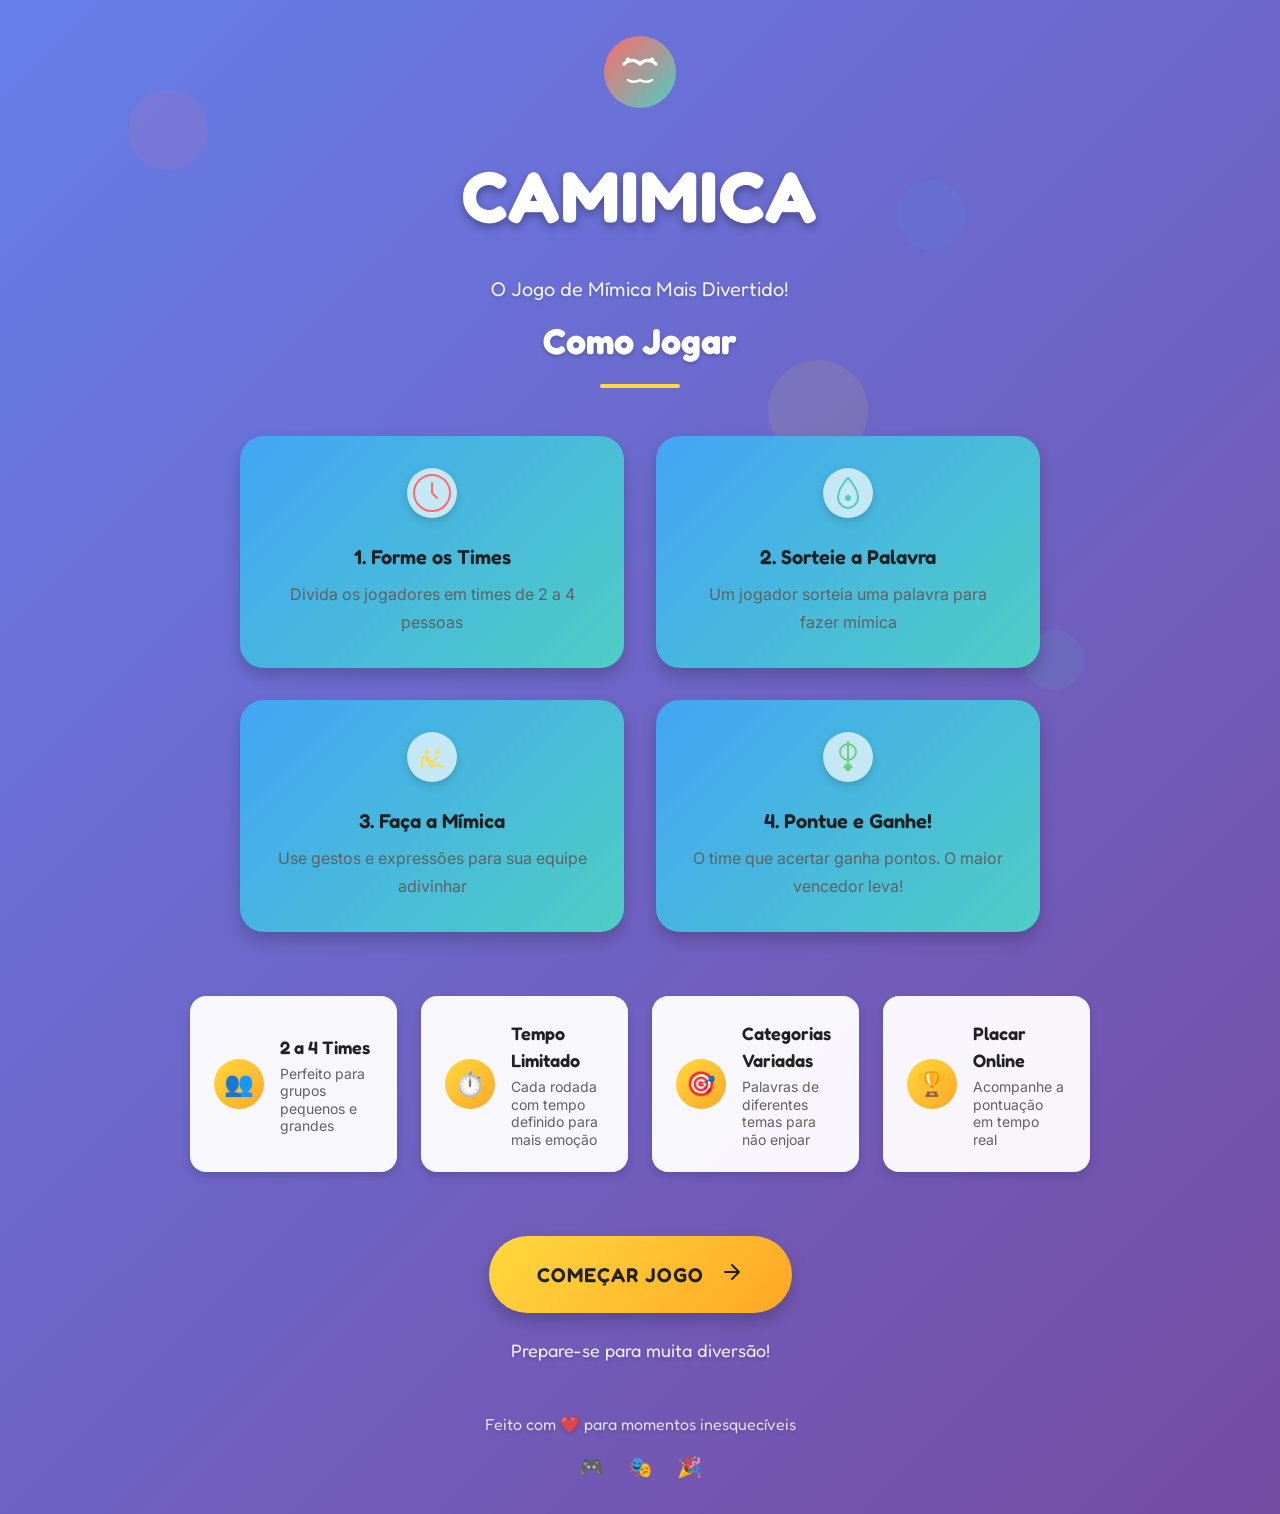
==== commit b541c18a: "Atualização icones de botao, logica de botoes no final do jogo e detalhes no estilo" ====
--- a/index.html
+++ b/index.html
@@ -5,7 +5,8 @@
     <meta name="viewport" content="width=device-width, initial-scale=1.0">
     <meta name="description" content="CAMIMICA - Jogo de Mímica Divertido">
     <meta name="keywords" content="jogo, mimica, diversão, times, competição">
-    <meta name="author" content="CAMIMICA">
+    <meta name="author" content="Alberto Ferreira Neto">
+    <link rel="manifest" href="manifest.json">
     
     <!-- Open Graph Meta Tags -->
     <meta property="og:title" content="CAMIMICA - Jogo de Mímica">
--- a/css/style.css
+++ b/css/style.css
@@ -264,7 +264,7 @@
 /* ===== GAME HEADER ===== */
 .game-header {
   text-align: center;
-  margin-bottom: var(--spacing-3xl);
+  margin-bottom: 10px;
   animation: slideDown 0.8s ease-out;
 }
 
@@ -544,7 +544,12 @@
 
 .header-content {
   text-align: center;
-  padding-top: 100px;
+  /* padding-top: 100px; */
+  /* margin-top: 100px; */
+}
+
+.header-content-game{
+  margin-top: 100px;
 }
 
 .logo-small {
@@ -1013,11 +1018,16 @@
 .game-container .game-area {
   grid-column: 2;
   grid-row: 1 / 3; /* Ocupa duas linhas */
+  min-height: 550px;
 }
 
 .game-container .score-board {
   grid-column: 3;
   grid-row: 1 / 3; /* Ocupa duas linhas */
+  min-height: 550px;
+  display: flex;
+  flex-direction: column;
+  justify-content: center;
 }
 
 /* Layout responsivo */
@@ -1439,8 +1449,9 @@
 }
 
 .show-word-button {
-  background: var(--secondary-color);
-  color: var(--text-white);
+  /* background: var(--secondary-color); */
+  background: linear-gradient(135deg, rgb(200, 225, 230), var(--secondary-color));
+  color: black;
   /* color: black; */
 }
 
@@ -1478,6 +1489,61 @@
   background: var(--success-hover);
   transform: translateY(-2px);
   box-shadow: var(--shadow-lg);
+}
+
+/* ===== BUTTONS ===== */
+.primary-button,
+.secondary-button,
+.tertiary-button {
+  display: inline-flex;
+  align-items: center;
+  justify-content: center;
+  gap: var(--spacing-sm);
+  padding: var(--spacing-md) var(--spacing-xl);
+  border: none;
+  border-radius: var(--radius-lg);
+  font-family: var(--font-family-primary);
+  font-size: var(--font-size-base);
+  font-weight: var(--font-weight-semibold);
+  cursor: pointer;
+  transition: all var(--transition-base);
+  text-decoration: none;
+  min-height: 44px;
+}
+
+.primary-button {
+  background: var(--primary-color);
+  color: var(--text-white);
+}
+
+.primary-button:hover {
+  background: var(--primary-hover);
+  transform: translateY(-2px);
+  box-shadow: var(--shadow-lg);
+}
+
+.secondary-button {
+  background: var(--secondary-color);
+  color: var(--text-white);
+}
+
+.secondary-button:hover {
+  background: var(--secondary-hover);
+  transform: translateY(-2px);
+  box-shadow: var(--shadow-lg);
+}
+
+.tertiary-button {
+  background: linear-gradient(135deg, var(--primary-color), var(--accent-color));
+  color: white;
+  border: 2px solid var(--border-color);
+}
+
+.tertiary-button:hover {
+  background: var(--gray-300);
+  border-color: var(--gray-400);
+  transform: translateY(-2px);
+  box-shadow: var(--shadow-md);
 }
 
 /* ===== RESULT BUTTONS ===== */
@@ -1670,7 +1736,7 @@
   margin-bottom: var(--spacing-md);
   background: var(--white);
   border-radius: var(--radius-md);
-  border: 1px solid var(--border-light);
+  border: 1px solid gray;
 }
 
 .final-team-color {
@@ -1876,11 +1942,32 @@
   display: flex;
   gap: var(--spacing-lg);
   justify-content: center;
+  align-items: center;
+  padding: var(--spacing-xl);
+  border-top: 1px solid var(--border-light);
   flex-wrap: wrap;
 }
 
+.modal-footer {
+  display: flex;
+  gap: var(--spacing-md);
+  justify-content: center;
+  align-items: center;
+  padding: var(--spacing-xl);
+  border-top: 1px solid var(--border-light);
+  flex-wrap: wrap;
+}
+
+.modal-footer .primary-button,
+.modal-footer .secondary-button,
+.modal-footer .tertiary-button {
+  flex: 1;
+  min-width: 120px;
+}
+
 .primary-button,
-.secondary-button {
+.secondary-button,
+.tertiary-button {
   display: inline-flex;
   align-items: center;
   gap: var(--spacing-sm);
@@ -2320,7 +2407,7 @@
 @media (max-width: 480px) {
   .main-container {
     /* padding: var(--spacing-md); */
-    padding: 300px var(--spacing-md);
+    padding: 100px var(--spacing-md);
   }
   
   .game-title {
@@ -2382,6 +2469,10 @@
   
   .theme-options {
     grid-template-columns: 1fr;
+  }
+
+  .result-button{
+    width: 50px;
   }
 }
 
